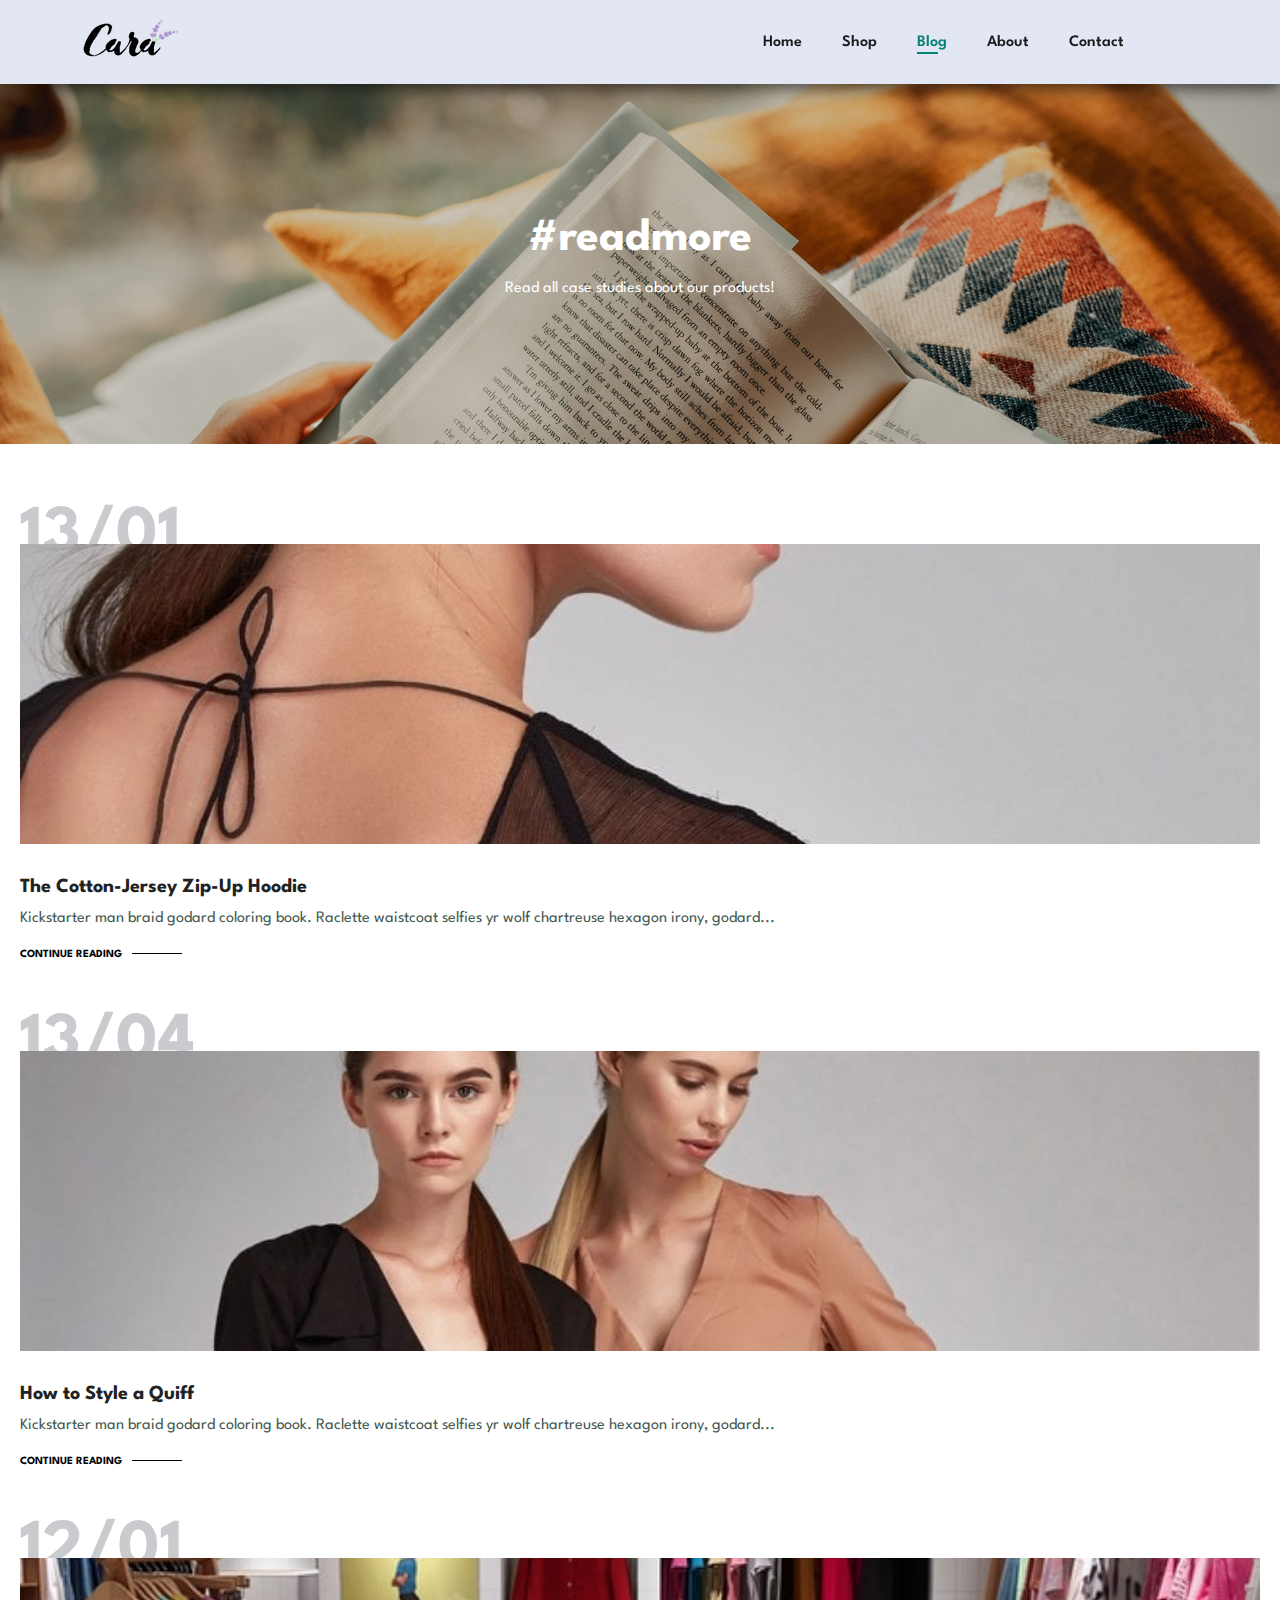
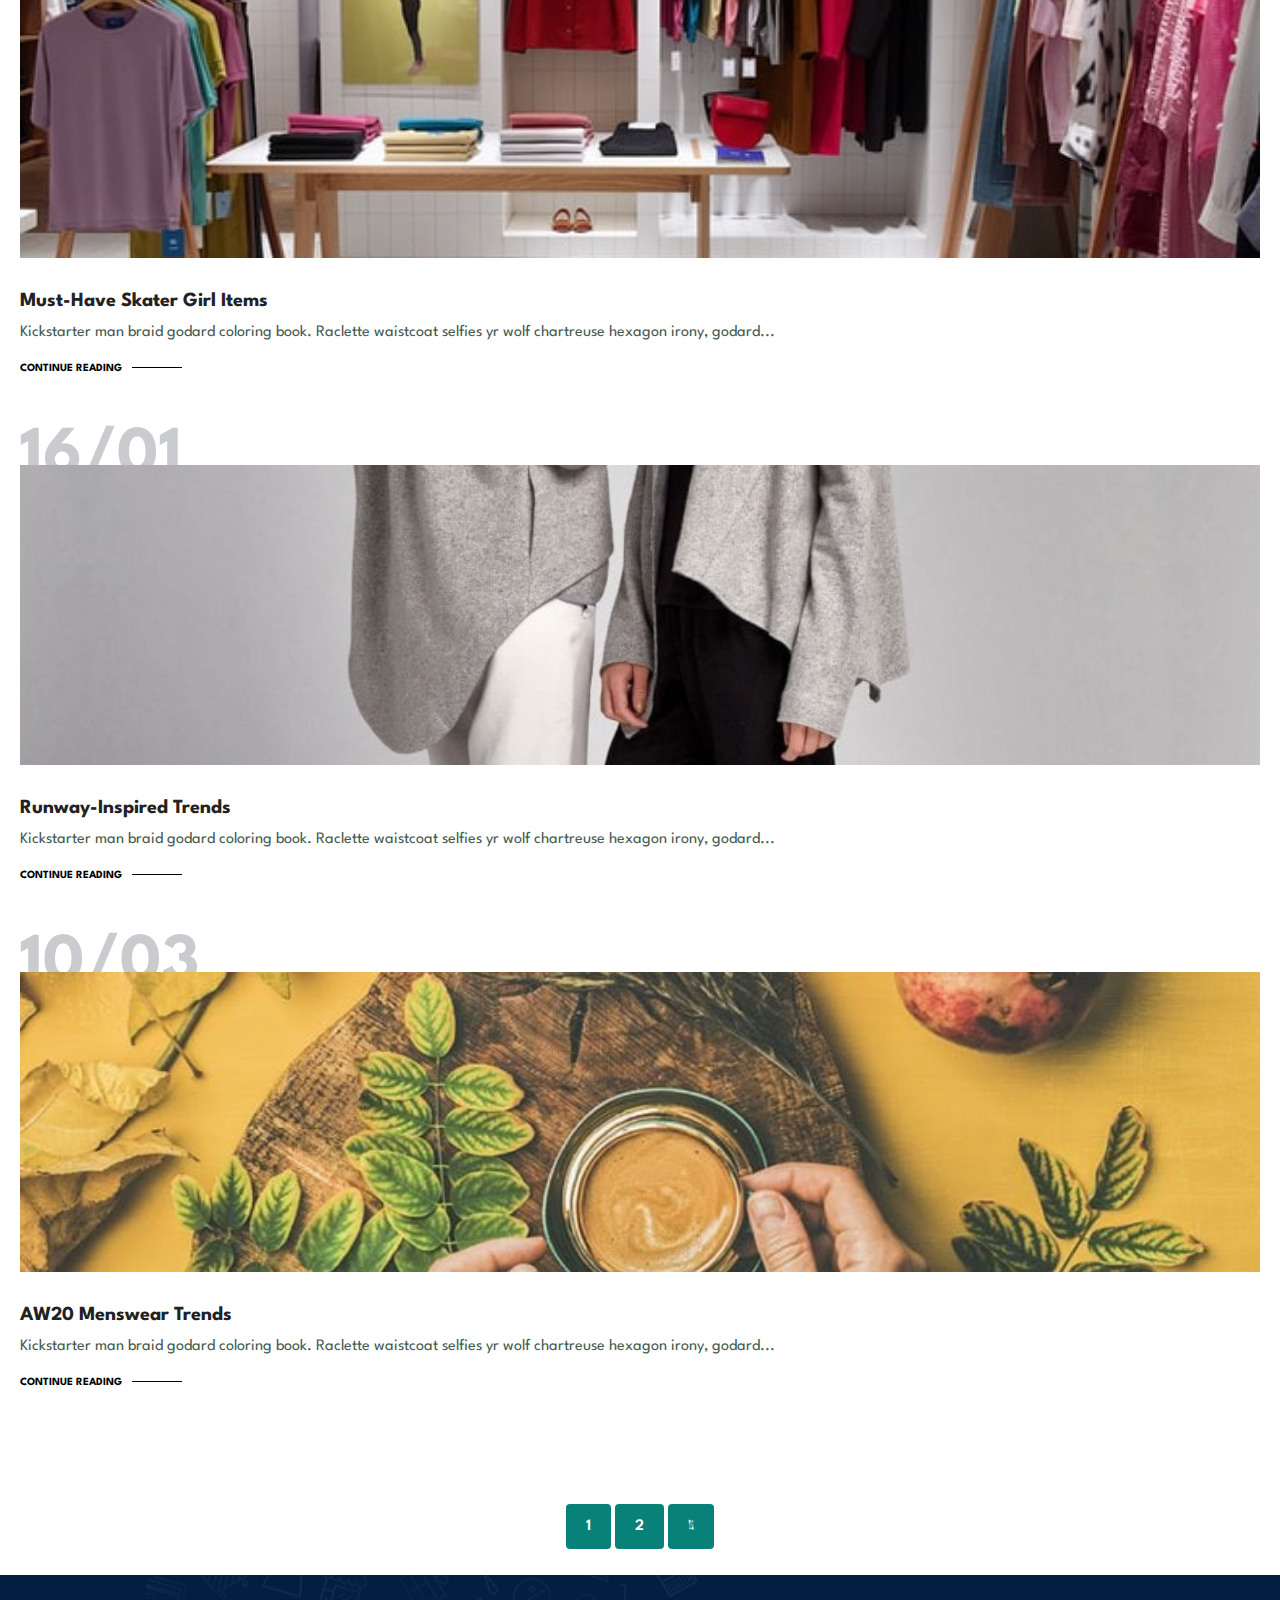
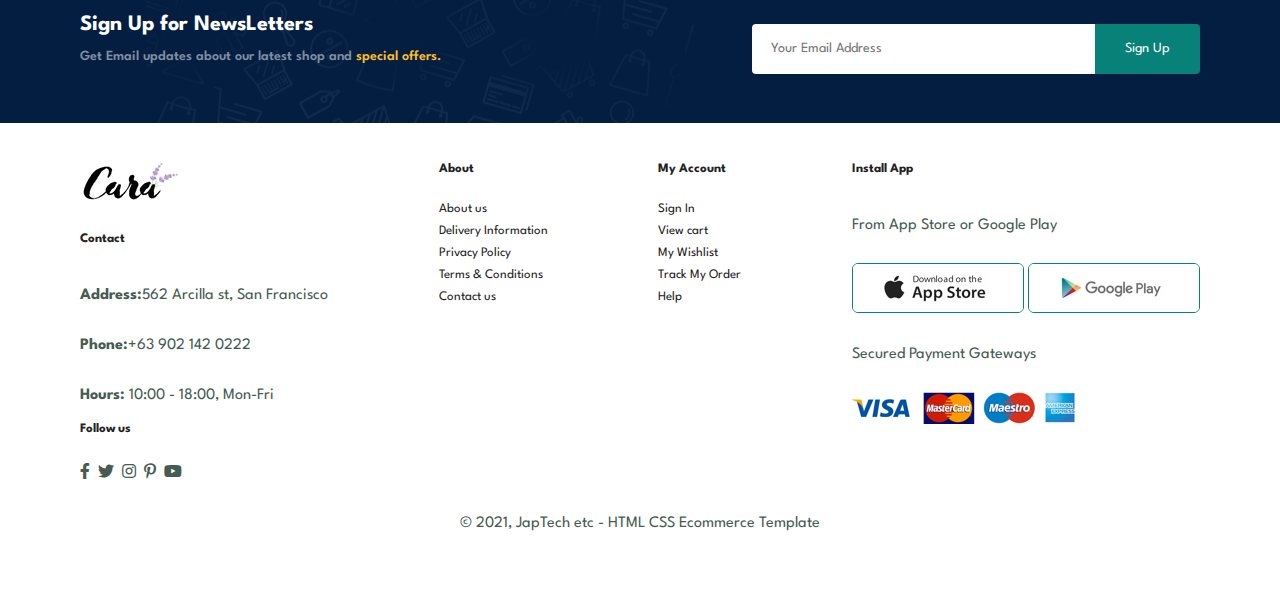
==== blog.html @ 050c540f "Complete blog.html" ====
<!DOCTYPE html>
<html lang="en">

<head>
  <meta charset="UTF-8">
  <meta http-equiv="X-UA-Compatible" content="IE=edge">
  <meta name="viewport" content="width=device-width, initial-scale=1.0">
  <title>My own shopping site</title>
  <link rel="stylesheet" href="style.css">
  <link rel="stylesheet" href="https://pro.fontawesome.com/releases/v5.10.0/css/all.css"/>

  
</head>

<body>

  <section id="header">
    <a href="#"><img src="img/logo.png" class="logo" alt=""></a>

    <div>
      <ul id="navbar">
        <li> <a href="index.html">Home</a></li>
        <li> <a href="shop.html">Shop</a></li>
        <li> <a class="active" href="blog.html">Blog</a></li>
        <li> <a href="about.html">About</a></li>
        <li> <a href="contact.html">Contact</a></li>
        <li id= "lg-bag"><a href="cart.html"><i class="far fa-shopping-bag"></i></a></li>
        <a href="#" id="close"> <i class ="far fa-times"></i></a>
      </ul>
    </div>
    <div id="mobile">
      <a href="cart.html"><i class="far fa-shopping-bag"></i></a>
      <i id="bar" class ="fas fa-outdent"> </i>
    </div>
  </section>

  <section id="page-header" class="blog-header">
    
    <h2>#readmore</h2>
    
    <p>Read all case studies about our products!</p>

  </section>
  
<section id="blog">
  <div class="blog-box">
    <div class="blog-img">
      <img src="img/blog/b1.jpg" alt="">
      </div>
    <div class="blog-details">
       <h4>The Cotton-Jersey Zip-Up Hoodie</h4>
         <p>Kickstarter man braid godard coloring book. Raclette waistcoat selfies yr wolf
          chartreuse hexagon irony, godard...</p>
          <a href="#"> CONTINUE READING</a>
    </div>
    <h1>13/01</h1>
  </div>

  <div class="blog-box">
    <div class="blog-img">
      <img src="img/blog/b2.jpg" alt="">
      </div>
    <div class="blog-details">
       <h4>How to Style a Quiff</h4>
         <p>Kickstarter man braid godard coloring book. Raclette waistcoat selfies yr wolf
          chartreuse hexagon irony, godard...</p>
          <a href="#"> CONTINUE READING</a>
    </div>
    <h1>13/04</h1>
  </div>

  <div class="blog-box">
    <div class="blog-img">
      <img src="img/blog/b3.jpg" alt="">
      </div>
    <div class="blog-details">
       <h4>Must-Have Skater Girl Items</h4>
         <p>Kickstarter man braid godard coloring book. Raclette waistcoat selfies yr wolf
          chartreuse hexagon irony, godard...</p>
          <a href="#"> CONTINUE READING</a>
    </div>
    <h1>12/01</h1>
  </div>

  <div class="blog-box">
    <div class="blog-img">
      <img src="img/blog/b4.jpg" alt="">
      </div>
    <div class="blog-details">
       <h4> Runway-Inspired Trends</h4>
         <p>Kickstarter man braid godard coloring book. Raclette waistcoat selfies yr wolf
          chartreuse hexagon irony, godard...</p>
          <a href="#"> CONTINUE READING</a>
    </div>
    <h1>16/01</h1>
  </div>

  <div class="blog-box">
    <div class="blog-img">
      <img src="img/blog/b6.jpg" alt="">
      </div>
    <div class="blog-details">
       <h4>AW20 Menswear Trends</h4>
         <p>Kickstarter man braid godard coloring book. Raclette waistcoat selfies yr wolf
          chartreuse hexagon irony, godard...</p>
          <a href="#"> CONTINUE READING</a>
    </div>
    <h1>10/03</h1>
  </div>

</section>

  <section id="pagination" class="section-p1">
    <a href="#">1</a>
    <a href="#">2</a>
    <a href="#"><i class="fal fa-long-arrow-alt-right"></i></a>



  </section>

  <section id="newsletter" class="section-p1">
    <div class="newstext">
      <h4>Sign Up for NewsLetters</h4>
      <p>Get Email updates about our latest shop and <span>special offers.</span>
      </p>
    </div>
    <div class="form">
      <input type="text" placeholder="Your Email Address">
      <button class="normal">Sign Up</button>
    </div>
  </section>

  <footer class="section-p1">
    <div class="col">
      <img class="logo" src="img/logo.png" alt="">
      <h4>Contact</h4>
      <p><strong>Address:</strong>562 Arcilla st, San Francisco</p>
      <p><strong>Phone:</strong>+63 902 142 0222</p>
      <p><strong>Hours:</strong> 10:00 - 18:00, Mon-Fri</p>

      <div class="follow">
      <h4> Follow us</h4>
      <div class="icon">
        <i class="fab fa-facebook-f"></i>
        <i class="fab fa-twitter"></i>
        <i class="fab fa-instagram"></i>
        <i class="fab fa-pinterest-p"></i>
        <i class="fab fa-youtube"></i>
      </div>
    </div>
  </div>
  
  <div class="col">
    <h4>About</h4>
    <a href="#">About us</a>
    <a href="#">Delivery Information</a>
    <a href="#">Privacy Policy</a>
    <a href="#">Terms & Conditions</a>
    <a href="#">Contact us</a>
  </div>

  <div class="col">
    <h4>My Account</h4>
    <a href="#">Sign In</a>
    <a href="#">View cart</a>
    <a href="#">My Wishlist</a>
    <a href="#">Track My Order</a>
    <a href="#">Help</a>

  </div>

  <div class="col install">
    <h4>Install App</h4>
    <p> From App Store or Google Play</p>
    <div class="row">
      <img src="img/pay/app.jpg" alt="">
      <img src="img/pay/play.jpg" alt="">
    </div>
    <p>Secured Payment Gateways</p>
    <img src="img/pay/pay.png" alt="">
  </div>

  <div class="copyright">
    <p>© 2021, JapTech etc - HTML CSS Ecommerce Template</p>
  </div>
  
  </footer>
  

  <script src="script.js"></script>
</body>

</html>
---- style.css ----
@import url('https://fonts.googleapis.com/css2?family=Spartan:wght@100;200;300;400;500;600;700;800;900&display=swap');
* {
margin: 0;
padding: 0;
box-sizing: border-box;
font-family: 'Spartan', sans-serif;
}

html {
  scroll-behavior: smooth;
}

h1 {

  font-size: 50px;
  line-height: 64px;
  color: #222;
}

h2 {
 font-size: 46px;
 line-height: 54px;
 color: #222;

}

h4 {
font-size: 20px;  
color: #222;

}

h6 {
  font-weight: 700;
  font-size: 12px;
}

p { 
  font-size: 16px;
  color: #465b52;
  margin: 15px 0 20px 0;
}

.section-p1 {
  padding: 40px 80px;
}

.section-m1 {
  margin: 40px 0;

}

button.normal{
  font-size: 14px;
  font-weight: 600px;
  padding: 15px 30px;
  color: #000;
  background-color: #fff;
  border-radius: 4px;
  cursor: pointer;
  border: none;
  outline: none;
  transition: 0.2s;

}


body {
  width: 100%;
}

#header{
  display:flex;
  align-items: center;
  justify-content: space-between;
  padding: 20px 80px;
  background: #E3E6F3;
  box-shadow: 0 5px 15px rgba(0,0,0,0.6);
  z-index: 999;
  position: sticky;
  top:0;
  left:0;
}

#navbar{
  display: flex;
  align-items: center;
  justify-content: center;

}
#navbar li{
  list-style: none;
  padding: 0 20px;
  position: relative;
}

#navbar li a{
  text-decoration: none;
  font-size: 16px;
  font-weight: 600;
  color:#1a1a1a;
  transition:0.3s ease;
}

#navbar li a:hover,
#navbar li a.active{
  color: #088178;
}
#navbar li a.active::after,
#navbar li a:hover::after{
  content: "";
  width: 30%;
  height: 2px;
  background: #088178;
  position: absolute;
  bottom: -4px;
  left: 20px;
}
#mobile {
  display: none;
  align-items: center;
}

#close {
  display: none;

}
#hero{
  background-image: url("img/hero4.png");
  height: 90vh;
  width: 100%;
  background-size: cover;
  background-position: top 25% right 0;
  padding: 0 80px;
  display: flex;
  flex-direction: column;
  align-items: flex-start;
  justify-content: center;
}

#hero h4{
  padding-bottom: 15px;

}

#hero h1{
 color: #088178;
}

#hero button{
  background-image: url(img/button\ \(1\).png);
  background-color: transparent;
  color: #088178;
  border: 0;
  padding: 14px 80px 14px 65px;
  background-repeat: no-repeat;
  cursor: pointer;
  font-weight: 700;
  font-size: 15px;
}
#feature {
  align-items: center;
  display: flex;
  justify-content: space-between;
  flex-wrap: wrap;
;
}
#feature .fe-box{
  width: 180px;
  text-align: center;
  padding: 25px 15px;
  box-shadow: 20px 20px 34px rgba(0,0,0,0.3);
  border: 1px solid #cce7d0;
  border-radius: 4px;
  margin: 15px 0;
}
#feature .fe-box:hover{
  box-shadow: 10px 10px 54px rgba(70,62,221,0.1);
}

#feature .fe-box img{
  width: 100px;
  margin-bottom: 10px;
}
#feature .fe-box h6{
  display:block;
  padding: 9px 8px 6px 8px;
  line-height: 1;
  border-radius: 4px;
  color:#088178;
  background-color: #fddde4;
}

#feature .fe-box:nth-child(2) h6{
  background-color: #cdebbc;

}
#feature .fe-box:nth-child(3) h6{
  background-color: #d1e8f2;

}
#feature .fe-box:nth-child(4) h6{
  background-color: #cdd4f8;

}
#feature .fe-box:nth-child(5) h6{
  background-color: #f6dbf6;

}
#feature .fe-box:nth-child(6) h6{
  background-color: #fff2e5;

}
#product1{
  text-align: center;
}
#product1 .pro-container{
  display: flex;
  justify-content: space-between;
  padding-top: 20px;
  flex-wrap: wrap;

}
#product1 .pro{
  width: 23%;
  min-width:250px;
  padding: 10px 12px;
  border: 1px solid #cce7d0;
  border-radius: 25px;
  cursor: pointer;
  box-shadow: 20px 20px 30px rgba(0,0,0,0.2);
  margin: 15px 0;
  transition: 0.2s ease;
  position:relative;
}
#product1 .pro:hover{
  box-shadow: 20px 20px 30px rgba(0,0,0,0.6);
}

#product1 .pro img {
  width: 100%;
  border-radius: 20px;

}
#product1 .pro .des{
  text-align: start;
  padding: 10px 0;

}
#product1 .pro .des span {
color: #060606;
font-size: 12px;
}
#product1 .pro .des h5 {
  padding-top: 7px;
  color: #1a1a1a;
  font-size: 14px;    
}
#product1 .pro .des i{
  font-size: 12px;
  color: rgb(243,181,25);
}
#product1 .pro .des h4{
  padding-top: 7px;
  font-size:15px ;
  font-weight: 700;
  color: #088178;
}
#product1 .pro .cart{
  width: 40px;
  height: 40px;
  line-height: 40px;
  border-radius: 40px;
  background-color:#e8f6ea;
  font-weight: 500;
  color: #088178;
  border: 1px solid #cce7d0;
  position: absolute;
  bottom: 20px;
  right: 10px;

}
#banner{
  display: flex;
  flex-direction: column;
  justify-content: center;
  align-items: center;
  text-align: center;
  background-image: url("img/banner/b2.jpg");
  width: 100%;
  height: 40vh;
  background-size: cover;
  background-position: center;

}
#banner h4{
  color:#fff;
  font-size: 30px;

}
#banner h2{
  color:#fff;
  font-size: 30px;
  padding: 10px 0;
}

#banner h2 span{
  color:#ef3636;

 
}
#banner button:hover{
  background: #088178;
  color: #fff;
}

#sm-banner {
  display: flex;
  justify-content: space-between;
  flex-wrap: wrap;
}

#sm-banner .banner-box {
  display: flex;
  flex-direction: column;
  justify-content: center;
  align-items: flex-start;
  text-align: center;
  background-image: url("img/banner/b17.jpg");
  min-width: 580px;
  height: 50vh;
  background-size: cover;
  background-position: center;
  padding: 30px;

}
#sm-banner .banner-box2{
background-image: url("img/banner/b10.jpg");
}

#sm-banner h4{
  color: #fff;
  font-size: 20px;
  font-weight: 300;
}
#sm-banner h2{
  color: #fff;
  font-size: 28px;
  font-weight: 500;
}

#sm-banner span{
  color: #fff;
  font-size: 14px;
  font-weight: 500;
}
button.white{
  font-size: 13px;
  font-weight: 600px;
  padding: 11px 38px;
  color: #fff;;
  background-color:transparent;
  cursor: pointer;
  border: 1px solid #fff;
  outline: none;
  transition: 0.2s;
}
#sm-banner .banner-box:hover button{
  background: #088178;
  border: 1px solid #088178;
}
#banner3{
  display: flex;
  justify-content: space-between;
  flex-wrap: wrap;
  padding: 0 80px;
}
#banner3 .banner-box {
  display: flex;
  flex-direction: column;
  justify-content: center;
  align-items: flex-start;
  text-align: center;
  background-image: url("img/banner/b7.jpg");
  min-width: 30%;
  height: 30vh;
  background-size: cover;
  background-position: center;
  padding: 20px;
  margin-bottom: 20px;
  cursor: pointer;

}
#banner3 .banner-box2 {
  background-image: url("img/banner/b4.jpg");
}
#banner3 .banner-box3 {
  background-image: url("img/banner/b18.jpg");
}
#banner3 h2{
  color: #fff;
  font-weight: 900;
  font-size: 22px;
}
#banner3 h3{
  color: #ec544e;
  font-weight: 800;
  font-size: 15px;
}

#newsletter {
  display: flex;
  justify-content: space-between;
  flex-wrap: wrap;
  align-items: center;
  background-image: url("img/banner/b14.png");
  background-repeat: no-repeat;
  background-position: 20% 30%;
  background-color: #041e42;
}
#newsletter h4{
  font-size: 22px;
  font-weight: 700;
  color: #fff;

}

#newsletter p{
  font-size: 14px;
  font-weight: 600;
  color: #818ea0;
}
#newsletter .form {
  display: flex;
  width: 40%;
}


#newsletter p span{
  color: #ffbd27;
  }
#newsletter input {
  height: 3.123rem;
  padding: 0 1.25em;
  font-size: 14px;
  width: 100%;
  border: 1px solid transparent;
  border-radius: 4px;
  outline: none;
  border-top-right-radius: 0;
  border-bottom-right-radius: 0;

  }

  #newsletter button {
    background-color: #088178;
    color: #fff;
    white-space: nowrap;
    border-top-left-radius: 0;
    border-bottom-left-radius: 0;

  }

  footer{
    display:flex;
    flex-wrap: wrap;
    justify-content: space-between;

  }

  footer .col{
    display:flex;
    flex-direction: column;
    align-items: flex-start;
    margin-bottom: 20px;
    
  }

  footer .logo{
    margin-bottom: 30px;

  }
  footer h4{
    font-size: 14px;
    padding-bottom: 20px;
  }
  footer h4{
    font-size: 13px;
    margin: 0 0 8px 0;
  }

  footer a{
    font-size: 13px;
    text-decoration: none;
    margin: 0 0 8px 0;
    color: #222;
    margin-bottom: 10px;

}

footer.follow{
  margin-top: 20px;

}
footer .follow i{
  color: #465b52;
  padding-right: 4px;
  cursor: pointer;
}
footer .install .row img{
  border: 1px solid #088178;
  border-radius: 6px;
}
footer .install img {
  margin: 10px 0 15px 0;
}
footer .follow i:hover,
footer a:hover{
  color: #088178;

}
footer .copyright {
  width: 100%;
  text-align: center;

  /*shop page*/

}
#page-header {
  background-image: url("img/banner/b1.jpg");
  width: 100%;
  height: 40vh;
  background-size: cover;
  display: flex;
  justify-content: center;
  text-align: center;
  flex-direction: column;
  padding: 14px;
}
#page-header h2,
#page-header p {
  color: #fff;
}
#pagination {
  text-align: center;
}
#pagination a{
  text-decoration: none;
  background-color: #088178;
  padding: 15px 20px;
  border-radius: 4px;
  color: #fff;
  font-weight: 600;
}
#pagination a i{
  font-size:16px;
  font-weight: 600;
}
#prodetails{
  display: flex;
  margin-top: 20px;
}

#prodetails .single-pro-image{
 width: 40%;
 margin-right: 50px;
}
.small-img-group {
  display: flex;
  justify-content:space-between ;
}
.small-img-col {
  flex-basis: 24%;
  cursor: pointer;
}
#prodetails .single-pro-details {
   width: 50%;
   padding-top: 30px;
}
#prodetails .single-pro-details h4{
padding: 40px 0 20px 0;
}

#prodetails .single-pro-details h2{
  font-size: 26px;
  }
#prodetails .single-pro-details select{
    display: block;
    padding: 5px 10px;
    margin-bottom: 10px;
    }
#prodetails .single-pro-details input:focus{
outline: none;
}

#prodetails .single-pro-details input{
      width: 50px;
      height:45px;
      padding-left: 10px;
      font-size: 16px;
      margin-right: 10px;  
    }
#prodetails .single-pro-details button{
  background-color:#088178;
  color: #fff;
}
#prodetails .single-pro-details span{
  line-height:25px;

  /*blog page*/
}
#page-header.blog-header {
  background-image: url("img/banner/b19.jpg");
}
#blog{
  padding: 150px 150px 0 150px;
}
#blog .blog-box{
  display: flex;
  align-items: center;
  width: 100%;
  position: relative;
  padding-bottom: 90px;
}
#blog .blog-img {
  width: 50%;
  margin-right:40px;
}
#blog img {
  width:100%;
  height: 300px;
  object-fit: cover;
}
#blog .blog-details {
  width: 50%;
}
#blog .blog-details a{
  text-decoration: none;
  font-size: 11px;
  color:#000;
  font-weight: 700;
  position: relative;
  transition: 0.3s;
}
#blog .blog-details a::after{
  content: "";
  width: 50px;
  height: 1px;
  background-color: #000;
  position: absolute;
  top: 4px;
  right: -60px;
}
#blog .blog-details a:hover{
color: #088178;
}
#blog .blog-details a:hover::after{
  background-color: #088178;
}
#blog .blog-box h1{
  position: absolute;
  top: -40px;
  left: 0;
  font-size:70px;
  font-weight: 700;
  color: #c9cbce;
  z-index: -9;

}

















@media (max-width:799px) {

  .section-p1{
    padding: 40px 80px;
  }
  #navbar {
    display: flex;
    flex-direction:column;
    align-items: flex-start;
    justify-content: flex-start;
    position:fixed;
    top: 0;
    right: -300px;
    height: 100vh;
    width: 300px;
    background-color: #E3E6F3;
    box-shadow: 0 40px 60px rgba(0,0,0,0.1);
    padding: 80px 0 0 10px;
    transition: 0.3s;


  }
  #navbar.active{
    right: 0px;
  }
  #navbar li{
    margin-bottom: 25px;
  }

  #mobile {
    display: flex;
    align-items: center;
}
#mobile i {
  color: #1a1a1a;
  font-size: 24px;
  padding-left: 20px;
  cursor: pointer;
}
#close {
  display: initial;
  position:absolute;
  top: 30px;
  left: 30px;
  color: #222;
  font-size: 24px;

}
#lg-bag {
  display: none;
}

#hero {
  height: 70vh;
  padding: 0 80px;
  background-position: top 30% right 30%;
}
#feature {
  justify-content: center;
}
#feature .fe-box {
  margin: 15px 15px;
}
#product1 .pro-container {
  justify-content: center;
}
#product1 .pro{
  margin: 15px;
}
#banner {
  height: 20vh;
}
#sm-banner .banner-box {
  min-width: 100%;
  height: 30vh;
}
#banner3 {
  padding: 0 40px;
}
#banner3 .banner-box {
  width: 28%;
}
#newsletter .form {
  width: 70%;
}
}

@media (max-width:477px) {

.section-p1 {
  padding: 20px;
  }

#header{
  padding: 10px 30px;
}
h1 {
  font-size: 38px;
}
h2 {
  font-size: 32px;
}
#hero {
  padding: 0 20px;
  background-position: 55%;
}
#feature .fe-box {
  width: 155px; 
  margin: 0 0 15px 0;
}
#feature {
  justify-content: space-between;
}
#product1 .pro{
  width: 100%;
}
#banner {
  height: 40vh;
}
#sm-banner .banner-box {
  height: 40vh;
}
#sm-banner .banner-box2 {
  margin-top: 20px;
}
#banner3 {
  padding: 0 20px;
}
#banner3 .banner-box {
  width: 100%;
}
#newsletter .form {
  width: 100%;
}
#newsletter {
  padding: 40px 20px;
}
footer .copyright {
  text-align: start;
}
}
/*Single product*/

#prodetails {
  display: flex;
  flex-direction: column;
}
#prodetails .single-pro-image {
  width: 100%;
  margin-right: 0px;
}
#prodetails .single-pro-details {
  width: 100%;
}

/* blog page */

#blog {
  padding: 100px 20px 0 20px;
}
#blog .blog-box {
  display: flex;
  flex-direction: column;
  align-items: flex-start;
}
#blog .blog-img {
  width: 100%;
  margin-right: 0px;
  margin-bottom: 30px;
}
#blog .blog-details {
  width: 100%;
}
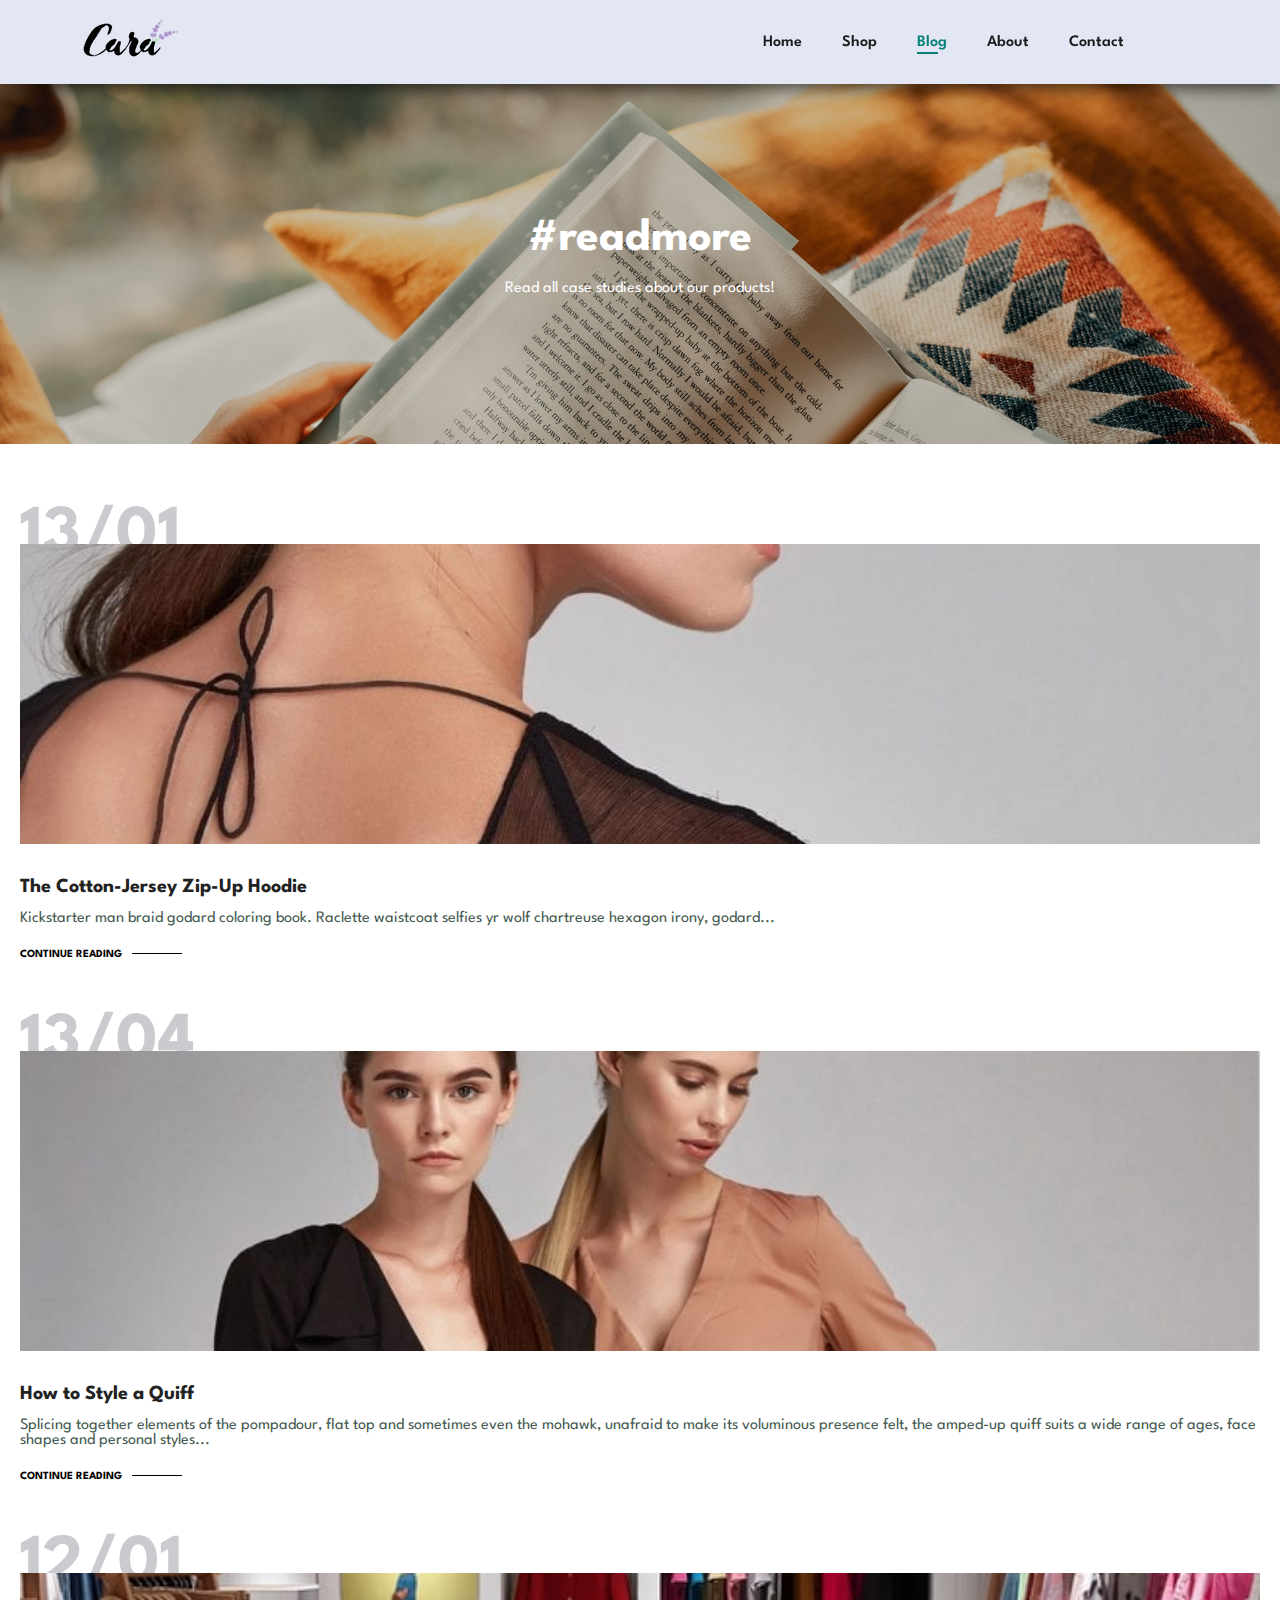
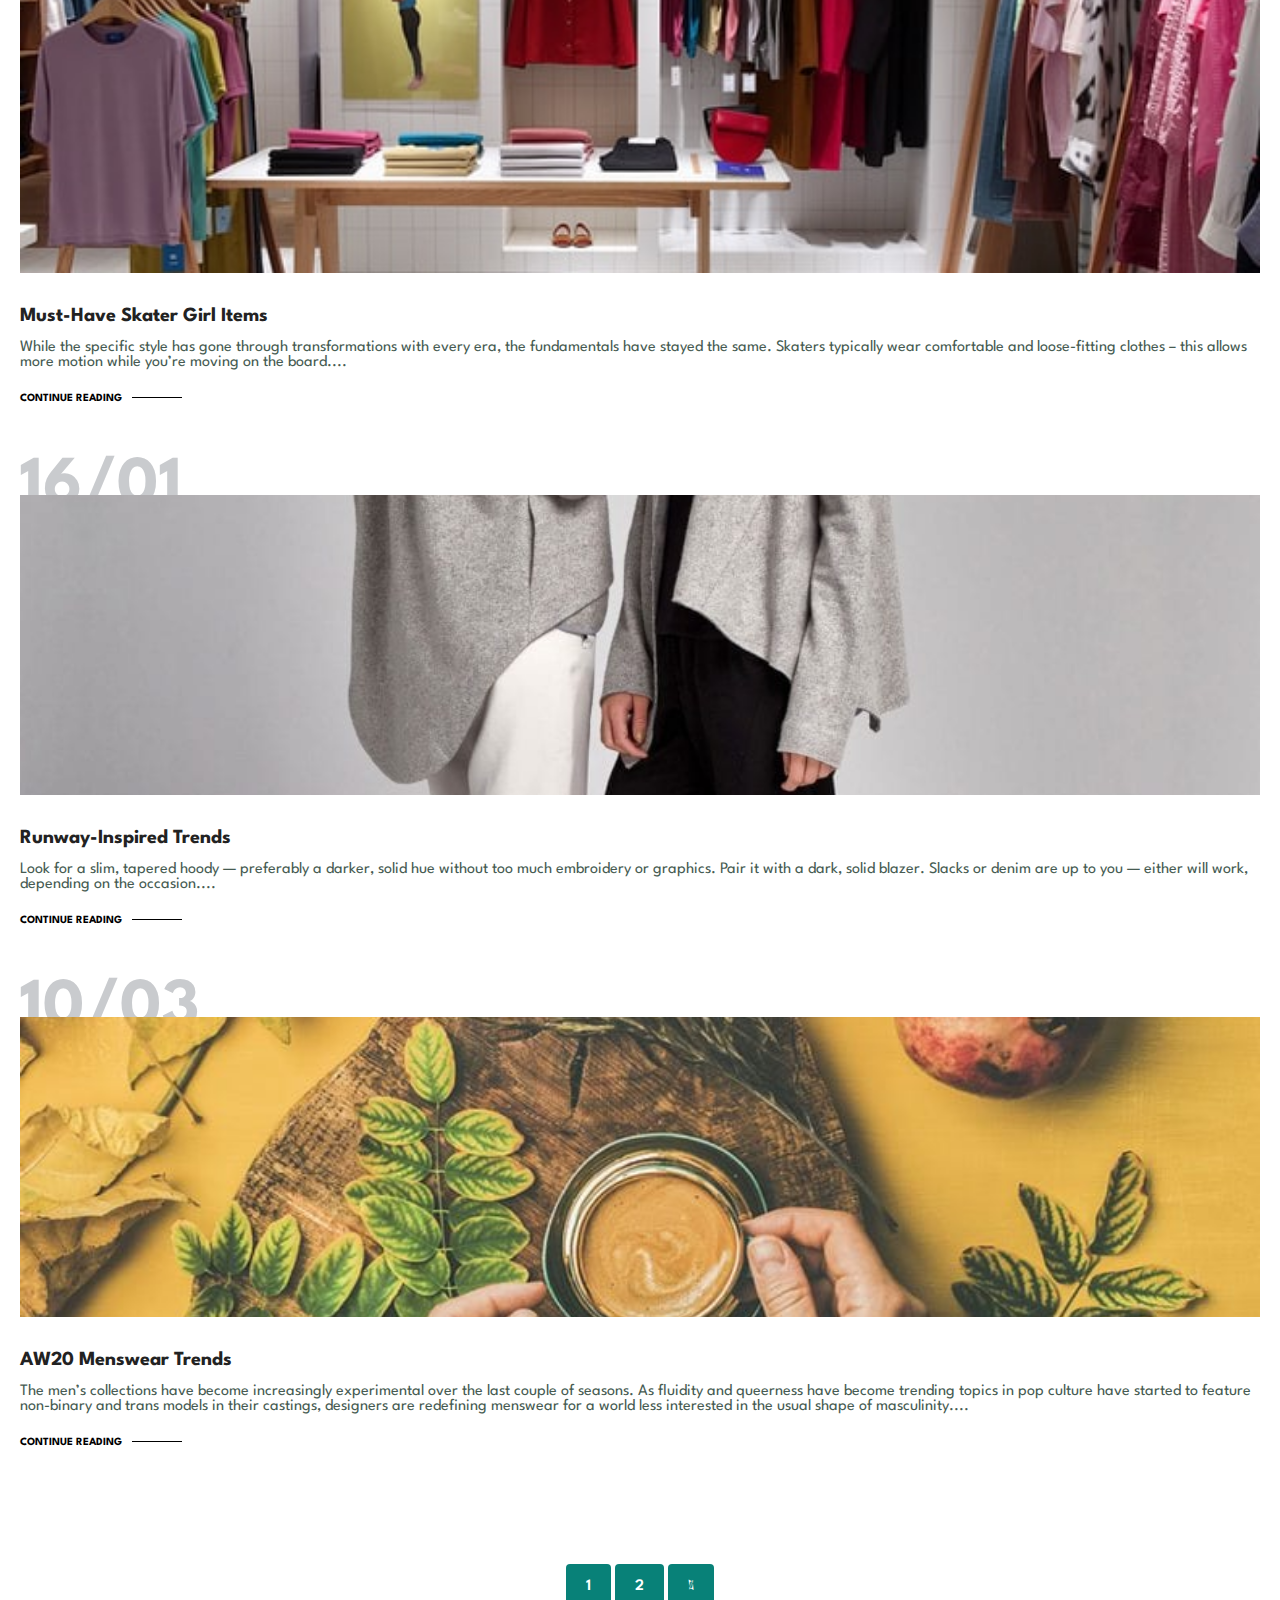
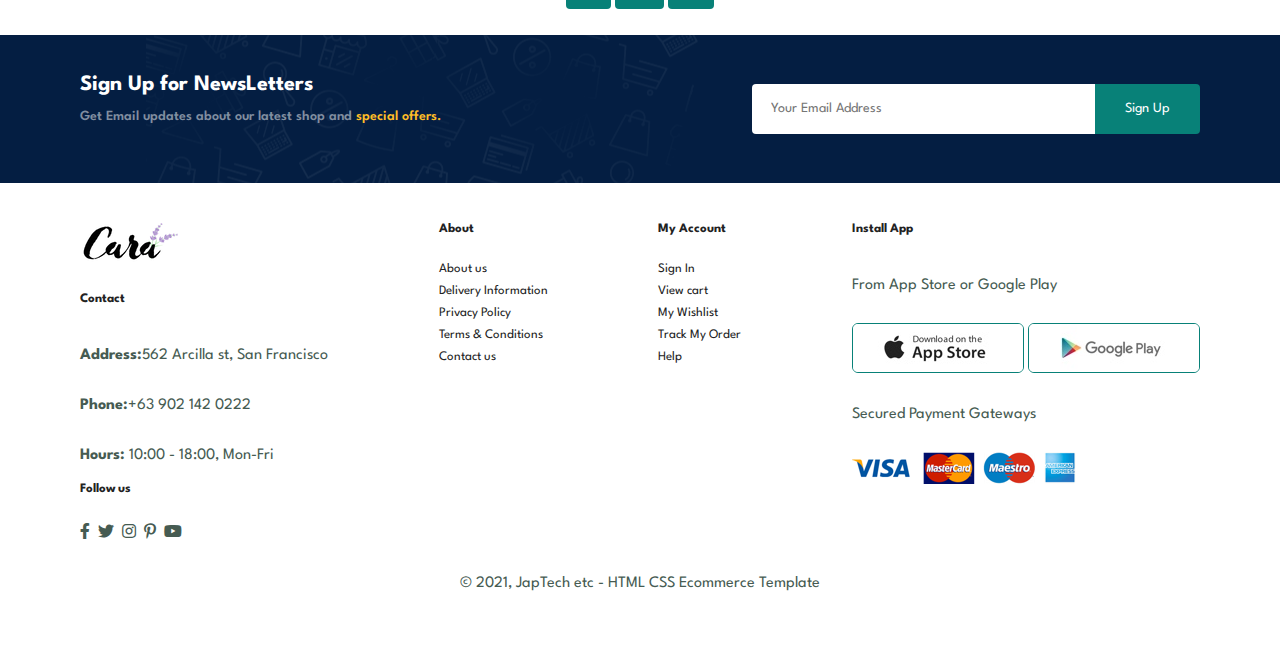
==== commit 579b43c3: "update blog page" ====
--- a/blog.html
+++ b/blog.html
@@ -62,8 +62,9 @@
       </div>
     <div class="blog-details">
        <h4>How to Style a Quiff</h4>
-         <p>Kickstarter man braid godard coloring book. Raclette waistcoat selfies yr wolf
-          chartreuse hexagon irony, godard...</p>
+         <p>Splicing together elements of the pompadour, flat top and sometimes even the mohawk, 
+          unafraid to make its voluminous presence felt, the amped-up quiff suits a wide range of ages, 
+          face shapes and personal styles...</p>
           <a href="#"> CONTINUE READING</a>
     </div>
     <h1>13/04</h1>
@@ -75,8 +76,9 @@
       </div>
     <div class="blog-details">
        <h4>Must-Have Skater Girl Items</h4>
-         <p>Kickstarter man braid godard coloring book. Raclette waistcoat selfies yr wolf
-          chartreuse hexagon irony, godard...</p>
+         <p>While the specific style has gone through transformations with every era, the fundamentals have stayed the same. 
+          Skaters typically wear comfortable and loose-fitting clothes – 
+          this allows more motion while you’re moving on the board....</p>
           <a href="#"> CONTINUE READING</a>
     </div>
     <h1>12/01</h1>
@@ -88,8 +90,11 @@
       </div>
     <div class="blog-details">
        <h4> Runway-Inspired Trends</h4>
-         <p>Kickstarter man braid godard coloring book. Raclette waistcoat selfies yr wolf
-          chartreuse hexagon irony, godard...</p>
+         <p>Look for a slim, tapered hoody — preferably a darker, 
+          solid hue without too much embroidery or graphics.
+          Pair it with a dark, solid blazer. 
+          Slacks or denim are up to you — either will work, 
+          depending on the occasion....</p>
           <a href="#"> CONTINUE READING</a>
     </div>
     <h1>16/01</h1>
@@ -101,8 +106,9 @@
       </div>
     <div class="blog-details">
        <h4>AW20 Menswear Trends</h4>
-         <p>Kickstarter man braid godard coloring book. Raclette waistcoat selfies yr wolf
-          chartreuse hexagon irony, godard...</p>
+         <p>The men’s collections have become increasingly experimental over the last couple of seasons. 
+          As fluidity and queerness have become trending topics in pop culture have started to feature non-binary and trans models in their castings, 
+          designers are redefining menswear for a world less interested in the usual shape of masculinity....</p>
           <a href="#"> CONTINUE READING</a>
     </div>
     <h1>10/03</h1>
@@ -153,7 +159,7 @@
   
   <div class="col">
     <h4>About</h4>
-    <a href="#">About us</a>
+    <a href="#" onclick ="window.location.href='about.html';">About us</a>
     <a href="#">Delivery Information</a>
     <a href="#">Privacy Policy</a>
     <a href="#">Terms & Conditions</a>
--- a/style.css
+++ b/style.css
@@ -666,6 +666,245 @@
   color: #c9cbce;
   z-index: -9;
 
+}
+
+/* about page */
+
+#page-header.about-header {
+  background-image: url("img/about/bannerr.png");
+}
+#about-head{
+  display: flex;
+  align-items: center;
+}
+
+#about-head img{
+  width: 50%;
+  height: auto;
+}
+#about-head div{
+  padding-left: 40px;
+}
+
+#about-app{
+  text-align: center;
+}
+
+#about-app .video{
+  width: 70%;
+  height: 100%;
+  margin: 30px auto 0 auto;
+
+}
+
+#about-app .video video{
+  width: 100%;
+  height: 100%;
+  border-radius: 20px;
+}
+
+/*Contact page*/
+
+#contact-details {
+  display:flex;
+  align-items: center;
+  justify-content: space-between;
+}
+#contact-details .details{
+  width: 40%;
+}
+#contact-details .details span,
+#form-details form span{
+  font-size: 12px;
+}
+#contact-details .details h2{
+  font-size: 26px;
+  line-height: 35px;
+  padding: 20px 0;
+}
+#contact-details .details h2,
+#form-details form h2{
+  font-size: 26px;
+  line-height: 35px;
+  padding: 20px 0;
+}
+#contact-details .details h3{
+  font-size: 16px;
+  padding-bottom: 15px;
+}
+#contact-details .details li{
+ list-style: none;
+ display: flex;
+ padding: 10px 0;
+}
+#contact-details .details li i{
+ font-size: 14px;
+ padding-right: 22px;
+}
+#contact-details .details li p {
+  margin: 0;
+  font-size: 14px;
+}
+#contact-details .map{
+  width: 55%;
+  height: 400px;
+}
+#contact-details .map iframe{
+  width: 100%;
+  height: 100%;
+}
+
+#form-details {
+  display: flex;
+  justify-content: space-between;
+  margin: 30px;
+  padding: 80px;
+  border: 1px solid #e1e1e1
+}
+
+#form-details form{
+  width: 65%;
+  display: flex;
+  flex-direction: column;
+  align-items: flex-start;
+
+}
+
+#form-details form input,
+#form-details form textarea {
+  
+  width: 100%;
+  padding: 12px 15px;
+  outline: none;
+  margin-bottom: 20px;
+  border: 1px solid #e1e1e1;
+}
+
+#form-details button{
+background-color: #088178;
+color: #fff;
+margin-bottom: 15px;
+}
+#form-details .people div{
+  padding-bottom: 25px;
+  display: flex;
+  align-items: flex-start;
+
+}
+#form-details .people div img{
+  width: 65px;
+  height: 65px;
+  object-fit: cover;
+  margin-right: 15px;
+  border-radius: 40px;
+}
+#form-details .people div p{
+  margin: 0;
+  font-size: 13px;
+  line-height: 25px;
+}
+#form-details .people div p span{
+  display: block;
+  font-size: 16px;
+  font-weight: 600;
+  color: #000;
+}
+
+/*Cart page*/
+
+#cart {
+  overflow-x:auto;
+}
+#cart table{
+  width: 100%;
+  border-collapse: collapse;
+  table-layout: fixed;
+  white-space: nowrap;
+}
+#cart table img{
+  width: 70px;
+}
+#cart table td:nth-child(1){
+  width: 100px;
+  text-align: center;
+}
+#cart table td:nth-child(2){
+  width: 150px;
+  text-align: center;
+}
+#cart table td:nth-child(3){
+  width: 250px;
+  text-align: center;
+}
+#cart table td:nth-child(4),
+#cart table td:nth-child(5),
+#cart table td:nth-child(6){
+  width: 150px;
+  text-align: center;
+}
+#cart table td:nth-child(5) input {
+  width: 70px;
+  padding: 10px 5px 10px 15px;  
+}
+#cart table thead {
+  border: 1px solid #e2e9e1;
+  border-left: none;
+  border-right: none;
+}
+#cart table thead td{
+  font-weight: 700;
+  text-transform:uppercase;
+  font-size: 13px;
+  padding: 18px 0;
+}
+
+#cart table tbody tr td{
+  padding-top: 15px;
+}
+#cart table tbody td{
+  font-size: 13px;
+}
+#cart-add {
+  display: flex;
+  flex-wrap: wrap;
+  justify-content: space-between;
+}
+#coupon {
+   width: 50%;
+   margin-bottom: 30px;
+}
+#coupon h3 {
+  padding-bottom: 15px;
+}
+#coupon input {
+  padding: 10px 20px;
+  outline: none;
+  width: 60%;
+  margin-right: 10px;
+  border: 1px solid #e2e9e1;
+}
+#coupon button,
+#subtotal button{
+  color:#fff;
+  background-color: #088178;
+  padding: 12px 20px;
+}
+#subtotal {
+  width: 50%;
+  margin-bottom: 30px;
+  border: 1px solid #e2e9e1;
+  padding: 30px;
+}
+#subtotal table {
+  border-collapse: collapse;
+  width: 100%;
+  margin-bottom: 20px;
+}
+#subtotal table td {
+  width: 50%;
+  border: 1px solid #e2e9e1;
+  padding: 10px;
+  font-size: 13px;
 }
 
 
@@ -769,6 +1008,15 @@
 #newsletter .form {
   width: 70%;
 }
+
+/*Contact page*/
+
+#form-details {
+  padding: 40px;
+}
+#form-details form{
+  width:50%;
+}
 }
 
 @media (max-width:477px) {
@@ -854,6 +1102,62 @@
   margin-right: 0px;
   margin-bottom: 30px;
 }
-#blog .blog-details {
-  width: 100%;
-}+#blog .blog-details{
+  width: 100%;
+}
+
+/*about page*/
+
+#about-head {
+  flex-direction: column;
+}
+#about-head img {
+width: 100%;
+margin-bottom: 20px;
+}
+
+#about-head div{
+  padding-left: 0px;
+}
+#about-app .video{
+  width: 100%;
+}
+
+/*contact page*/
+
+#contact-details {
+  flex-direction: column;
+}
+
+#contact-details .details{
+  width: 100%;
+  margin-bottom: 30px;
+}
+#contact-details .map{
+  width: 100%;
+}
+#form-details {
+  margin: 10px;
+  padding: 30px 10px;
+  flex-wrap: wrap;
+}
+#form-details form {
+  width: 100%;
+  margin-bottom: 30px;
+}
+ /*Cart page*/
+
+ #cart-add {
+  flex-direction: column;
+ }
+ #coupon {
+  width:100%;
+ }
+ #subtotal {
+  width: 100%;
+  padding: 20px;
+ }
+
+
+
+
